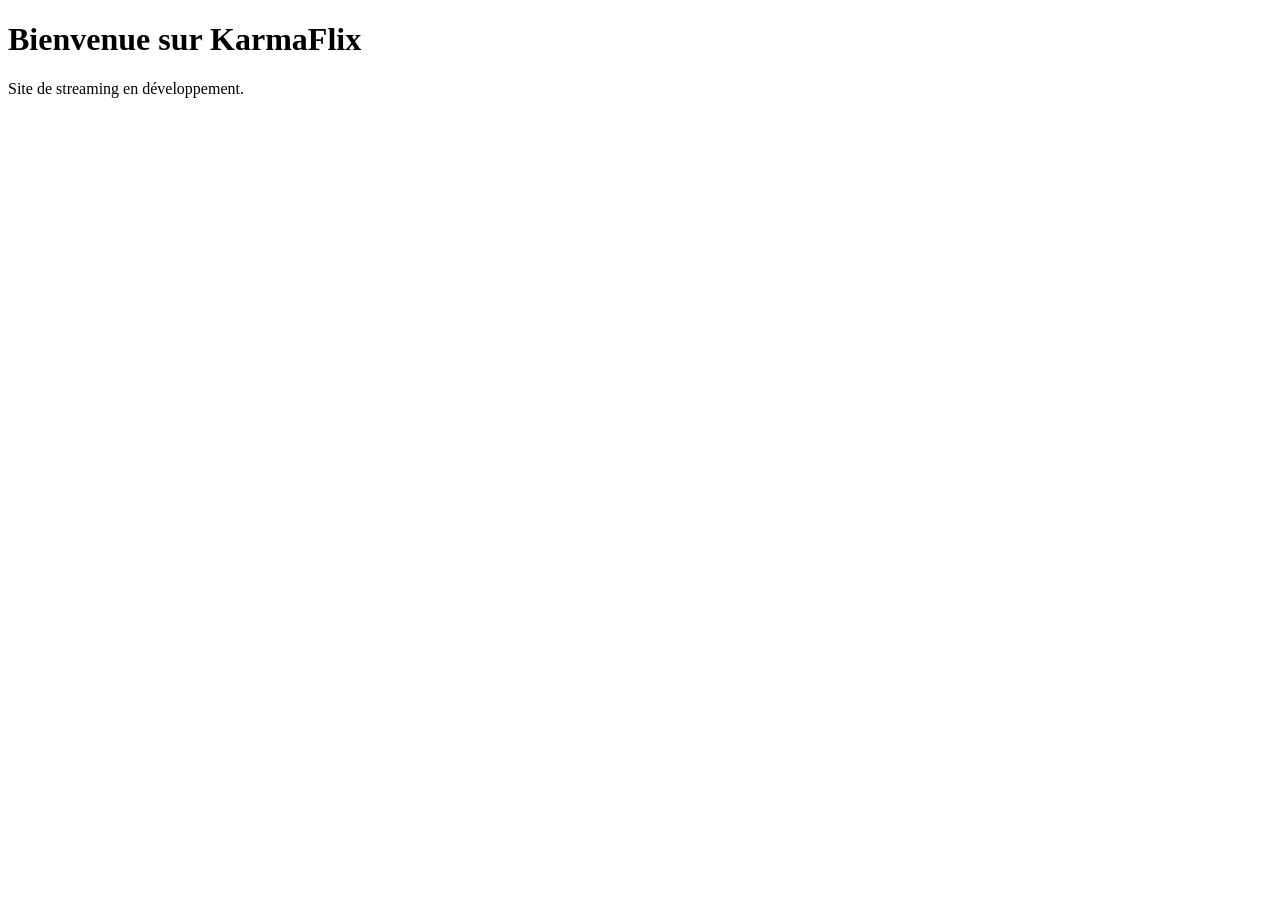
==== index.html @ 4bd6297c "Create index.html" ====
<!DOCTYPE html>
<html lang="fr">
<head>
  <meta charset="UTF-8">
  <title>KarmaFlix</title>
</head>
<body>
  <h1>Bienvenue sur KarmaFlix</h1>
  <p>Site de streaming en développement.</p>
</body>
</html>
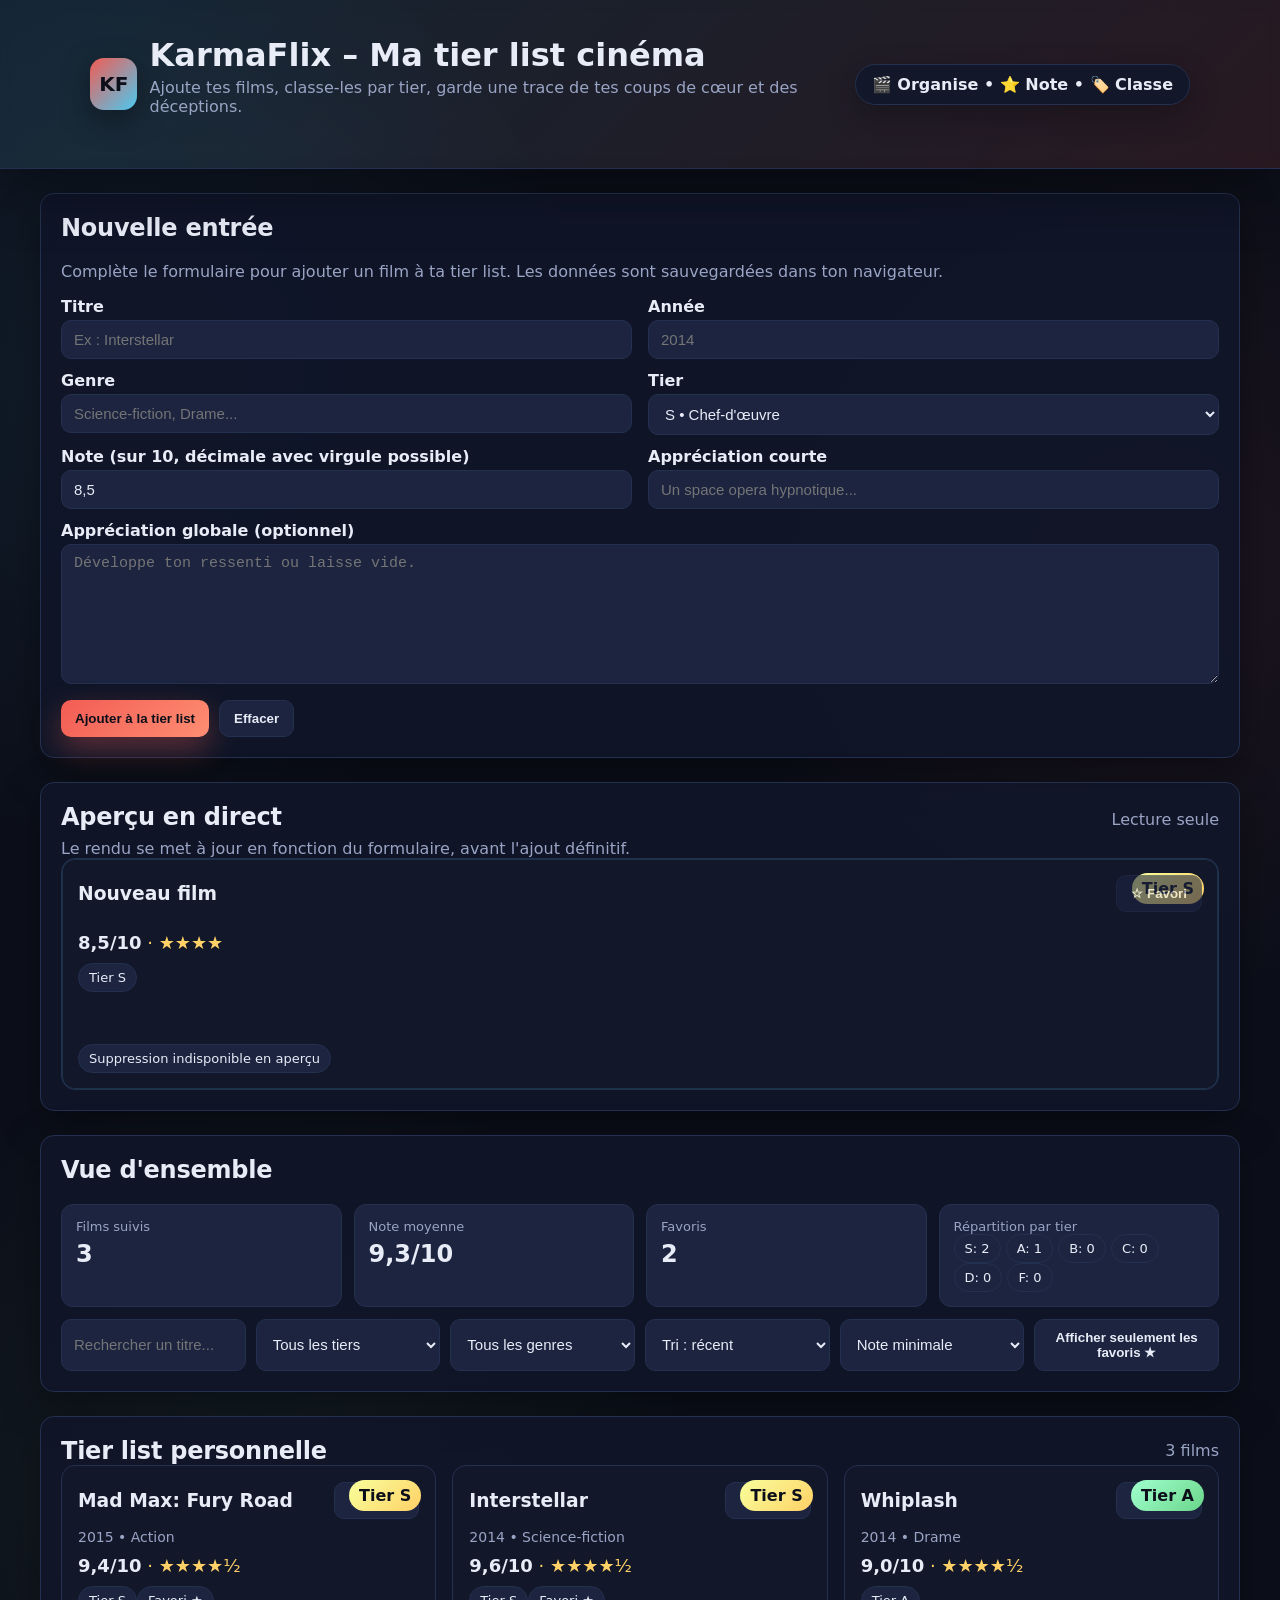
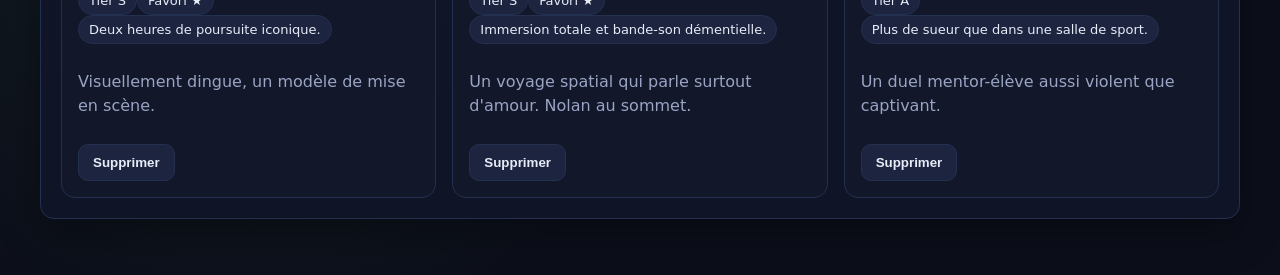
==== commit 6d51b2ed: "Add live preview for new movie entries" ====
--- a/index.html
+++ b/index.html
@@ -2,10 +2,644 @@
 <html lang="fr">
 <head>
   <meta charset="UTF-8">
-  <title>KarmaFlix</title>
+  <meta name="viewport" content="width=device-width, initial-scale=1.0">
+  <title>KarmaFlix • Tier list cinéma personnelle</title>
+  <style>
+    :root {
+      --bg: #0c0f1a;
+      --panel: #12172a;
+      --panel-light: #1c2440;
+      --accent: #f25c54;
+      --accent-2: #4cc9f0;
+      --text: #e8ecf7;
+      --muted: #9aa4c4;
+      --border: #24304f;
+      --success: #6ad68b;
+      --warning: #ffd166;
+      --danger: #ef476f;
+      --radius: 14px;
+      font-family: 'Inter', system-ui, -apple-system, BlinkMacSystemFont, 'Segoe UI', sans-serif;
+    }
+
+    * { box-sizing: border-box; }
+    body {
+      margin: 0;
+      background: radial-gradient(circle at 10% 20%, rgba(76,201,240,0.08) 0, transparent 25%),
+                  radial-gradient(circle at 90% 30%, rgba(242,92,84,0.08) 0, transparent 25%),
+                  radial-gradient(circle at 20% 80%, rgba(106,214,139,0.08) 0, transparent 25%),
+                  var(--bg);
+      color: var(--text);
+      min-height: 100vh;
+    }
+    header {
+      background: linear-gradient(135deg, rgba(76,201,240,0.12), rgba(242,92,84,0.12));
+      padding: 36px clamp(16px, 3vw, 48px);
+      border-bottom: 1px solid var(--border);
+      box-shadow: 0 18px 60px rgba(0,0,0,0.35);
+      position: sticky;
+      top: 0;
+      z-index: 10;
+      backdrop-filter: blur(6px);
+    }
+    .hero {
+      max-width: 1100px;
+      margin: 0 auto;
+      display: grid;
+      grid-template-columns: 1fr auto;
+      gap: 24px;
+      align-items: center;
+    }
+    .brand {
+      display: flex;
+      align-items: center;
+      gap: 12px;
+    }
+    .logo {
+      width: 52px;
+      height: 52px;
+      background: linear-gradient(135deg, var(--accent), var(--accent-2));
+      border-radius: 14px;
+      display: grid;
+      place-items: center;
+      font-weight: 800;
+      font-size: 20px;
+      color: #0c0f1a;
+      box-shadow: 0 10px 30px rgba(0,0,0,0.35);
+    }
+    h1 {
+      margin: 0;
+      font-size: clamp(24px, 4vw, 32px);
+    }
+    .tagline { color: var(--muted); margin-top: 4px; }
+    .pill {
+      display: inline-flex;
+      align-items: center;
+      gap: 6px;
+      padding: 10px 16px;
+      background: var(--panel);
+      border: 1px solid var(--border);
+      border-radius: 999px;
+      font-weight: 600;
+      color: var(--text);
+      box-shadow: 0 10px 30px rgba(0,0,0,0.25);
+    }
+
+    main { padding: 24px clamp(16px, 3vw, 48px) 56px; }
+    .layout { max-width: 1200px; margin: 0 auto; display: grid; gap: 24px; }
+
+    .panel {
+      background: rgba(16,22,41,0.9);
+      border: 1px solid var(--border);
+      border-radius: var(--radius);
+      padding: 20px;
+      box-shadow: 0 14px 40px rgba(0,0,0,0.35);
+    }
+    .panel h2 { margin-top: 0; letter-spacing: -0.01em; }
+    .muted { color: var(--muted); }
+
+    .grid-two { display: grid; grid-template-columns: repeat(auto-fit, minmax(260px, 1fr)); gap: 16px; }
+    .stats { display: grid; grid-template-columns: repeat(auto-fit, minmax(160px, 1fr)); gap: 12px; }
+    .stat {
+      background: var(--panel-light);
+      padding: 14px;
+      border-radius: 12px;
+      border: 1px solid var(--border);
+    }
+    .stat .label { color: var(--muted); font-size: 13px; }
+    .stat .value { font-size: 24px; font-weight: 700; margin-top: 6px; }
+
+    form {
+      display: grid;
+      gap: 12px;
+    }
+    label { font-weight: 600; display: block; margin-bottom: 4px; }
+    input, select, textarea {
+      width: 100%;
+      padding: 10px 12px;
+      border-radius: 10px;
+      border: 1px solid var(--border);
+      background: var(--panel-light);
+      color: var(--text);
+      font-size: 15px;
+    }
+    textarea { resize: vertical; min-height: 140px; }
+    .actions { display: flex; gap: 10px; flex-wrap: wrap; }
+    button {
+      border: none;
+      border-radius: 10px;
+      padding: 10px 14px;
+      font-weight: 700;
+      cursor: pointer;
+      color: #0c0f1a;
+      transition: transform 0.12s ease, box-shadow 0.2s ease;
+    }
+    button.primary {
+      background: linear-gradient(135deg, var(--accent), #ff8e72);
+      box-shadow: 0 12px 30px rgba(242,92,84,0.35);
+    }
+    button.secondary {
+      background: var(--panel-light);
+      color: var(--text);
+      border: 1px solid var(--border);
+    }
+    button:hover { transform: translateY(-1px); }
+
+    .movie-grid {
+      display: grid;
+      grid-template-columns: repeat(auto-fit, minmax(280px, 1fr));
+      gap: 16px;
+    }
+    .movie-card {
+      background: var(--panel);
+      border: 1px solid var(--border);
+      border-radius: var(--radius);
+      padding: 16px;
+      display: grid;
+      gap: 10px;
+      position: relative;
+      overflow: hidden;
+    }
+    .tier-badge {
+      position: absolute;
+      top: 14px;
+      right: 14px;
+      padding: 6px 10px;
+      border-radius: 999px;
+      font-weight: 800;
+      color: #0c0f1a;
+    }
+    .tier-S { background: linear-gradient(135deg, #f8ff9c, #ffd166); }
+    .tier-A { background: linear-gradient(135deg, #a1ffce, #6ad68b); }
+    .tier-B { background: linear-gradient(135deg, #98c1ff, #4cc9f0); }
+    .tier-C { background: linear-gradient(135deg, #ffc8dd, #ff92b2); }
+    .tier-D { background: linear-gradient(135deg, #ffd6a5, #ffad66); }
+    .tier-F { background: linear-gradient(135deg, #fcb9b2, #ef476f); }
+
+    .movie-meta { color: var(--muted); font-size: 14px; }
+    .stars { color: #ffd166; font-size: 18px; }
+    .stars .note-value { font-weight: 800; color: var(--text); }
+    .chip {
+      display: inline-flex;
+      align-items: center;
+      gap: 6px;
+      background: var(--panel-light);
+      border: 1px solid var(--border);
+      padding: 6px 10px;
+      border-radius: 999px;
+      font-size: 13px;
+      color: var(--text);
+    }
+    .note { color: var(--muted); line-height: 1.5; }
+    .card-actions { display: flex; gap: 8px; flex-wrap: wrap; }
+    .favorite { color: #ffb703; }
+    .empty { text-align: center; color: var(--muted); padding: 30px 0; }
+
+    .preview-wrapper {
+      display: grid;
+      grid-template-columns: repeat(auto-fit, minmax(280px, 1fr));
+      gap: 12px;
+      align-items: start;
+    }
+    .preview-wrapper .movie-card { box-shadow: inset 0 0 0 1px rgba(76,201,240,0.15); }
+    .preview-note { color: var(--muted); margin: 8px 0 0; }
+    .preview-muted-actions { opacity: 0.6; cursor: not-allowed; }
+
+    .filters { display: grid; grid-template-columns: repeat(auto-fit, minmax(160px, 1fr)); gap: 10px; }
+
+    @media (max-width: 760px) {
+      .hero { grid-template-columns: 1fr; }
+      .movie-card { padding: 14px; }
+      .tier-badge { top: 10px; right: 10px; }
+    }
+  </style>
 </head>
 <body>
-  <h1>Bienvenue sur KarmaFlix</h1>
-  <p>Site de streaming en développement.</p>
+  <header>
+    <div class="hero">
+      <div>
+        <div class="brand">
+          <div class="logo">KF</div>
+          <div>
+            <h1>KarmaFlix – Ma tier list cinéma</h1>
+            <p class="tagline">Ajoute tes films, classe-les par tier, garde une trace de tes coups de cœur et des déceptions.</p>
+          </div>
+        </div>
+      </div>
+      <div class="pill">🎬 Organise • ⭐ Note • 🏷️ Classe</div>
+    </div>
+  </header>
+
+  <main>
+    <div class="layout">
+      <section class="panel">
+        <h2>Nouvelle entrée</h2>
+        <p class="muted">Complète le formulaire pour ajouter un film à ta tier list. Les données sont sauvegardées dans ton navigateur.</p>
+        <form id="movie-form">
+          <div class="grid-two">
+            <div>
+              <label for="title">Titre</label>
+              <input id="title" name="title" required placeholder="Ex : Interstellar">
+            </div>
+            <div>
+              <label for="year">Année</label>
+              <input id="year" name="year" type="number" min="1900" max="2100" placeholder="2014">
+            </div>
+          </div>
+          <div class="grid-two">
+            <div>
+              <label for="genre">Genre</label>
+              <input id="genre" name="genre" placeholder="Science-fiction, Drame...">
+            </div>
+            <div>
+              <label for="tier">Tier</label>
+              <select id="tier" name="tier" required>
+                <option value="S">S • Chef-d'œuvre</option>
+                <option value="A">A • Excellent</option>
+                <option value="B">B • Solide</option>
+                <option value="C">C • Sympa</option>
+                <option value="D">D • Mitigé</option>
+                <option value="F">F • À oublier</option>
+              </select>
+            </div>
+          </div>
+          <div class="grid-two">
+            <div>
+              <label for="rating">Note (sur 10, décimale avec virgule possible)</label>
+              <input id="rating" name="rating" inputmode="decimal" pattern="[0-9]+([\.,][0-9]+)?" placeholder="Ex : 8,5" value="8,5">
+            </div>
+            <div>
+              <label for="feeling">Appréciation courte</label>
+              <input id="feeling" name="feeling" placeholder="Un space opera hypnotique...">
+            </div>
+          </div>
+          <div>
+            <label for="review">Appréciation globale (optionnel)</label>
+            <textarea id="review" name="review" placeholder="Développe ton ressenti ou laisse vide."></textarea>
+          </div>
+          <div class="actions">
+            <button type="submit" class="primary">Ajouter à la tier list</button>
+            <button type="reset" class="secondary">Effacer</button>
+          </div>
+        </form>
+      </section>
+
+      <section class="panel">
+        <div class="actions" style="justify-content: space-between; align-items: baseline;">
+          <div>
+            <h2 style="margin: 0;">Aperçu en direct</h2>
+            <p class="preview-note">Le rendu se met à jour en fonction du formulaire, avant l'ajout définitif.</p>
+          </div>
+          <span class="muted">Lecture seule</span>
+        </div>
+        <div class="preview-wrapper">
+          <div id="preview-card"></div>
+        </div>
+      </section>
+
+      <section class="panel">
+        <h2>Vue d'ensemble</h2>
+        <div class="stats" id="stats"></div>
+        <div class="filters" style="margin-top: 12px;">
+          <input id="search" placeholder="Rechercher un titre...">
+          <select id="filter-tier">
+            <option value="">Tous les tiers</option>
+            <option value="S">Tier S</option>
+            <option value="A">Tier A</option>
+            <option value="B">Tier B</option>
+            <option value="C">Tier C</option>
+            <option value="D">Tier D</option>
+            <option value="F">Tier F</option>
+          </select>
+          <select id="filter-genre">
+            <option value="">Tous les genres</option>
+          </select>
+          <select id="filter-sort">
+            <option value="recent">Tri : récent</option>
+            <option value="rating">Tri : meilleure note</option>
+            <option value="title">Tri : titre A→Z</option>
+            <option value="tier">Tri : tier</option>
+          </select>
+          <select id="filter-min-rating">
+            <option value="0">Note minimale</option>
+            <option value="5">5/10</option>
+            <option value="6">6/10</option>
+            <option value="7">7/10</option>
+            <option value="7.5">7,5/10</option>
+            <option value="8">8/10</option>
+            <option value="9">9/10</option>
+            <option value="9.5">9,5/10</option>
+            <option value="10">10/10</option>
+          </select>
+          <button id="toggle-fav" class="secondary" type="button">Afficher seulement les favoris ★</button>
+        </div>
+      </section>
+
+      <section class="panel">
+        <div class="actions" style="justify-content: space-between; align-items: center;">
+          <h2 style="margin: 0;">Tier list personnelle</h2>
+          <span class="muted" id="counter"></span>
+        </div>
+        <div id="movie-list" class="movie-grid"></div>
+        <div id="empty" class="empty" style="display:none;">Pas encore de film enregistré. Ajoute ton premier !</div>
+      </section>
+    </div>
+  </main>
+
+  <template id="movie-card-template">
+    <article class="movie-card">
+      <div class="tier-badge"></div>
+      <div class="actions" style="justify-content: space-between; align-items: center;">
+        <h3 class="title" style="margin: 0;"></h3>
+        <button class="secondary favorite-btn" type="button">★</button>
+      </div>
+      <div class="movie-meta"></div>
+      <div class="stars"></div>
+      <div class="chips"></div>
+      <p class="note"></p>
+      <div class="card-actions">
+        <button class="secondary delete-btn" type="button">Supprimer</button>
+      </div>
+    </article>
+  </template>
+
+  <script>
+    const form = document.querySelector('#movie-form');
+    const listEl = document.querySelector('#movie-list');
+    const emptyEl = document.querySelector('#empty');
+    const statsEl = document.querySelector('#stats');
+    const counterEl = document.querySelector('#counter');
+    const searchInput = document.querySelector('#search');
+    const filterTier = document.querySelector('#filter-tier');
+    const filterGenre = document.querySelector('#filter-genre');
+    const filterSort = document.querySelector('#filter-sort');
+    const filterMinRating = document.querySelector('#filter-min-rating');
+    const toggleFavBtn = document.querySelector('#toggle-fav');
+    const cardTemplate = document.querySelector('#movie-card-template');
+    const previewCardSlot = document.querySelector('#preview-card');
+
+    const STORAGE_KEY = 'karmaflix-movies-v1';
+
+    const tierOrder = ['S', 'A', 'B', 'C', 'D', 'F'];
+
+    const sampleMovies = [
+      {
+        title: 'Interstellar',
+        year: 2014,
+        genre: 'Science-fiction',
+        tier: 'S',
+        rating: 9.6,
+        feeling: 'Immersion totale et bande-son démentielle.',
+        review: 'Un voyage spatial qui parle surtout d\'amour. Nolan au sommet.',
+        favorite: true,
+      },
+      {
+        title: 'Whiplash',
+        year: 2014,
+        genre: 'Drame',
+        tier: 'A',
+        rating: 9.0,
+        feeling: 'Plus de sueur que dans une salle de sport.',
+        review: 'Un duel mentor-élève aussi violent que captivant.',
+        favorite: false,
+      },
+      {
+        title: 'Mad Max: Fury Road',
+        year: 2015,
+        genre: 'Action',
+        tier: 'S',
+        rating: 9.4,
+        feeling: 'Deux heures de poursuite iconique.',
+        review: 'Visuellement dingue, un modèle de mise en scène.',
+        favorite: true,
+      }
+    ];
+
+    function loadMovies() {
+      const stored = localStorage.getItem(STORAGE_KEY);
+      if (stored) return JSON.parse(stored);
+      return sampleMovies.map(m => ({ ...m, id: crypto.randomUUID(), createdAt: Date.now() - Math.random()*1e9 }));
+    }
+
+    let movies = loadMovies().map(m => ({ ...m, rating: parseRating(m.rating) }));
+    let onlyFavorites = false;
+
+    function saveMovies() {
+      localStorage.setItem(STORAGE_KEY, JSON.stringify(movies));
+    }
+
+    function parseRating(value) {
+      const normalized = String(value ?? '').replace(',', '.');
+      const num = parseFloat(normalized);
+      if (isNaN(num)) return 0;
+      return Math.min(10, Math.max(0, num));
+    }
+
+    function formatRating(value) {
+      return parseRating(value).toFixed(1).replace('.', ',');
+    }
+
+    function buildStars(value) {
+      const fiveScale = Math.max(0, Math.min(5, value / 2));
+      const full = '★'.repeat(Math.floor(fiveScale));
+      const half = fiveScale % 1 >= 0.5 ? '½' : '';
+      const empty = '☆'.repeat(5 - Math.ceil(fiveScale));
+      return `${full}${half}${empty}`;
+    }
+
+    function renderStats() {
+      if (!movies.length) {
+        statsEl.innerHTML = '<div class="muted">Aucune donnée pour le moment.</div>';
+        return;
+      }
+      const average = movies.reduce((sum, m) => sum + Number(m.rating || 0), 0) / movies.length;
+      const favorites = movies.filter(m => m.favorite).length;
+      const byTier = tierOrder.map(tier => ({ tier, count: movies.filter(m => m.tier === tier).length }));
+      statsEl.innerHTML = `
+        <div class="stat"><div class="label">Films suivis</div><div class="value">${movies.length}</div></div>
+        <div class="stat"><div class="label">Note moyenne</div><div class="value">${formatRating(average)}/10</div></div>
+        <div class="stat"><div class="label">Favoris</div><div class="value">${favorites}</div></div>
+        <div class="stat"><div class="label">Répartition par tier</div>
+          <div class="chips">${byTier.map(t => `<span class="chip">${t.tier}: ${t.count}</span>`).join(' ')}</div>
+        </div>
+      `;
+    }
+
+    function populateGenres() {
+      const genres = Array.from(new Set(movies.map(m => m.genre).filter(Boolean))).sort();
+      filterGenre.innerHTML = '<option value="">Tous les genres</option>' + genres.map(g => `<option value="${g}">${g}</option>`).join('');
+    }
+
+    function applyFilters() {
+      const search = searchInput.value.toLowerCase();
+      const tier = filterTier.value;
+      const genre = filterGenre.value;
+      const minRating = Number(filterMinRating.value || 0);
+
+      let filtered = movies.filter(m => {
+        const matchesSearch = m.title.toLowerCase().includes(search);
+        const matchesTier = tier ? m.tier === tier : true;
+        const matchesGenre = genre ? m.genre === genre : true;
+        const matchesRating = parseRating(m.rating) >= minRating;
+        const matchesFav = onlyFavorites ? m.favorite : true;
+        return matchesSearch && matchesTier && matchesGenre && matchesRating && matchesFav;
+      });
+
+      switch (filterSort.value) {
+        case 'rating':
+          filtered.sort((a, b) => b.rating - a.rating);
+          break;
+        case 'title':
+          filtered.sort((a, b) => a.title.localeCompare(b.title));
+          break;
+        case 'tier':
+          filtered.sort((a, b) => tierOrder.indexOf(a.tier) - tierOrder.indexOf(b.tier));
+          break;
+        default: // recent
+          filtered.sort((a, b) => (b.createdAt || 0) - (a.createdAt || 0));
+      }
+
+      renderList(filtered);
+    }
+
+    function buildCard(movie, { interactive = true } = {}) {
+      const node = cardTemplate.content.cloneNode(true);
+      const card = node.querySelector('.movie-card');
+      card.dataset.id = movie.id || 'preview';
+      card.querySelector('.tier-badge').textContent = `Tier ${movie.tier}`;
+      card.querySelector('.tier-badge').classList.add(`tier-${movie.tier}`);
+      card.querySelector('.title').textContent = movie.title;
+      const meta = [];
+      if (movie.year) meta.push(movie.year);
+      if (movie.genre) meta.push(movie.genre);
+      card.querySelector('.movie-meta').textContent = meta.join(' • ');
+      const numericRating = parseRating(movie.rating);
+      card.querySelector('.stars').innerHTML = `<span class="note-value">${formatRating(numericRating)}/10</span> · ${buildStars(numericRating)}`;
+
+      const chipsEl = card.querySelector('.chips');
+      chipsEl.innerHTML = '';
+      chipsEl.appendChild(createChip('Tier ' + movie.tier));
+      if (movie.favorite) chipsEl.appendChild(createChip('Favori ★'));
+      if (movie.feeling) chipsEl.appendChild(createChip(movie.feeling));
+
+      card.querySelector('.note').textContent = movie.review || '';
+
+      const favBtn = card.querySelector('.favorite-btn');
+      favBtn.classList.toggle('favorite', movie.favorite);
+      favBtn.textContent = movie.favorite ? '★ Favori' : '☆ Favori';
+
+      const deleteBtn = card.querySelector('.delete-btn');
+
+      if (!interactive) {
+        favBtn.disabled = true;
+        favBtn.classList.add('preview-muted-actions');
+        deleteBtn.replaceWith(createChip('Suppression indisponible en aperçu'));
+      } else {
+        favBtn.addEventListener('click', () => toggleFavorite(movie.id));
+        deleteBtn.addEventListener('click', () => deleteMovie(movie.id));
+      }
+
+      return card;
+    }
+
+    function renderList(items) {
+      listEl.innerHTML = '';
+      counterEl.textContent = `${items.length} film${items.length > 1 ? 's' : ''}`;
+      emptyEl.style.display = items.length ? 'none' : 'block';
+      items.forEach(movie => {
+        const card = buildCard(movie, { interactive: true });
+        listEl.appendChild(card);
+      });
+    }
+
+    function createChip(text) {
+      const span = document.createElement('span');
+      span.className = 'chip';
+      span.textContent = text;
+      return span;
+    }
+
+    function deleteMovie(id) {
+      movies = movies.filter(m => m.id !== id);
+      saveMovies();
+      populateGenres();
+      renderStats();
+      applyFilters();
+    }
+
+    function toggleFavorite(id) {
+      movies = movies.map(m => m.id === id ? { ...m, favorite: !m.favorite } : m);
+      saveMovies();
+      renderStats();
+      applyFilters();
+    }
+
+    function updatePreview() {
+      const data = new FormData(form);
+      const preview = {
+        title: (data.get('title') || 'Nouveau film').trim(),
+        year: Number(data.get('year')) || '',
+        genre: (data.get('genre') || '').trim(),
+        tier: data.get('tier') || 'S',
+        rating: parseRating(data.get('rating') || '0'),
+        feeling: (data.get('feeling') || '').trim(),
+        review: (data.get('review') || '').trim(),
+        favorite: false,
+      };
+
+      previewCardSlot.innerHTML = '';
+      const previewCard = buildCard(preview, { interactive: false });
+      previewCardSlot.appendChild(previewCard);
+    }
+
+    form.addEventListener('submit', (event) => {
+      event.preventDefault();
+      const data = new FormData(form);
+      const entry = {
+        id: crypto.randomUUID(),
+        title: (data.get('title') || '').trim(),
+        year: Number(data.get('year')) || '',
+        genre: (data.get('genre') || '').trim(),
+        tier: data.get('tier') || 'B',
+        rating: parseRating(data.get('rating')),
+        feeling: (data.get('feeling') || '').trim(),
+        review: (data.get('review') || '').trim(),
+        favorite: false,
+        createdAt: Date.now(),
+      };
+
+      if (!entry.title) return alert('Ajoute au moins un titre.');
+      movies = [entry, ...movies];
+      saveMovies();
+      form.reset();
+      form.querySelector('#tier').value = 'S';
+      form.querySelector('#rating').value = '8,5';
+      renderStats();
+      populateGenres();
+      applyFilters();
+      updatePreview();
+    });
+
+    [searchInput, filterTier, filterGenre, filterSort, filterMinRating].forEach(el => {
+      el.addEventListener('input', applyFilters);
+      el.addEventListener('change', applyFilters);
+    });
+
+    toggleFavBtn.addEventListener('click', () => {
+      onlyFavorites = !onlyFavorites;
+      toggleFavBtn.classList.toggle('primary', onlyFavorites);
+      toggleFavBtn.textContent = onlyFavorites ? 'On affiche les favoris ★' : 'Afficher seulement les favoris ★';
+      applyFilters();
+    });
+
+    form.addEventListener('input', updatePreview);
+    form.addEventListener('change', updatePreview);
+    form.addEventListener('reset', () => setTimeout(updatePreview));
+
+    // Initial render
+    renderStats();
+    populateGenres();
+    applyFilters();
+    updatePreview();
+  </script>
 </body>
 </html>
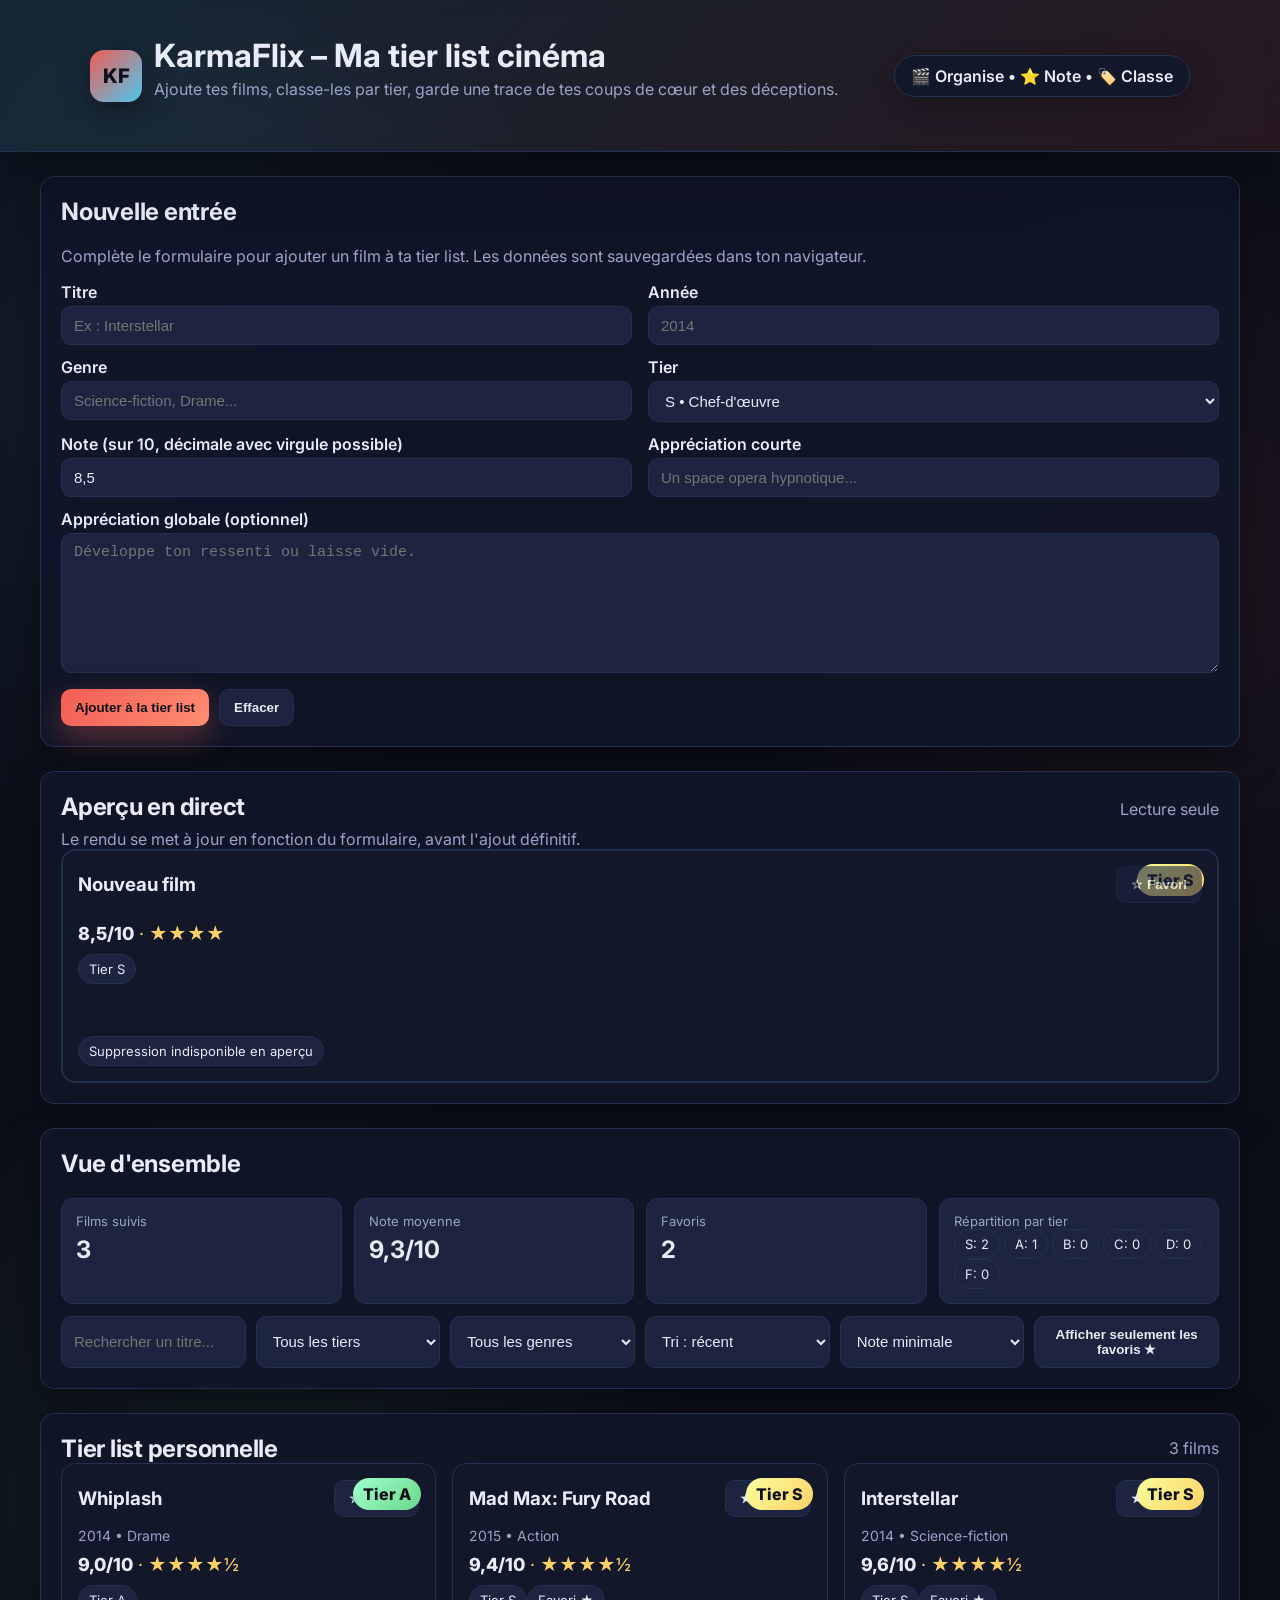
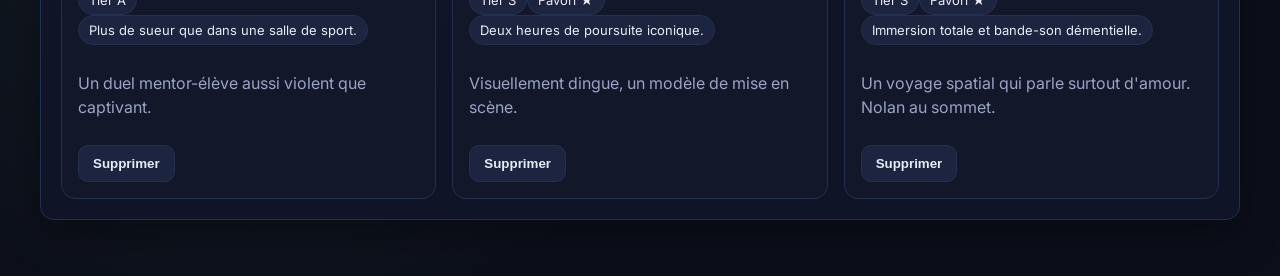
==== commit cb993493: "Add font import and clarify offline usage" ====
--- a/index.html
+++ b/index.html
@@ -5,6 +5,8 @@
   <meta name="viewport" content="width=device-width, initial-scale=1.0">
   <title>KarmaFlix • Tier list cinéma personnelle</title>
   <style>
+    @import url('https://fonts.googleapis.com/css2?family=Inter:wght@400;600;700;800&display=swap');
+
     :root {
       --bg: #0c0f1a;
       --panel: #12172a;
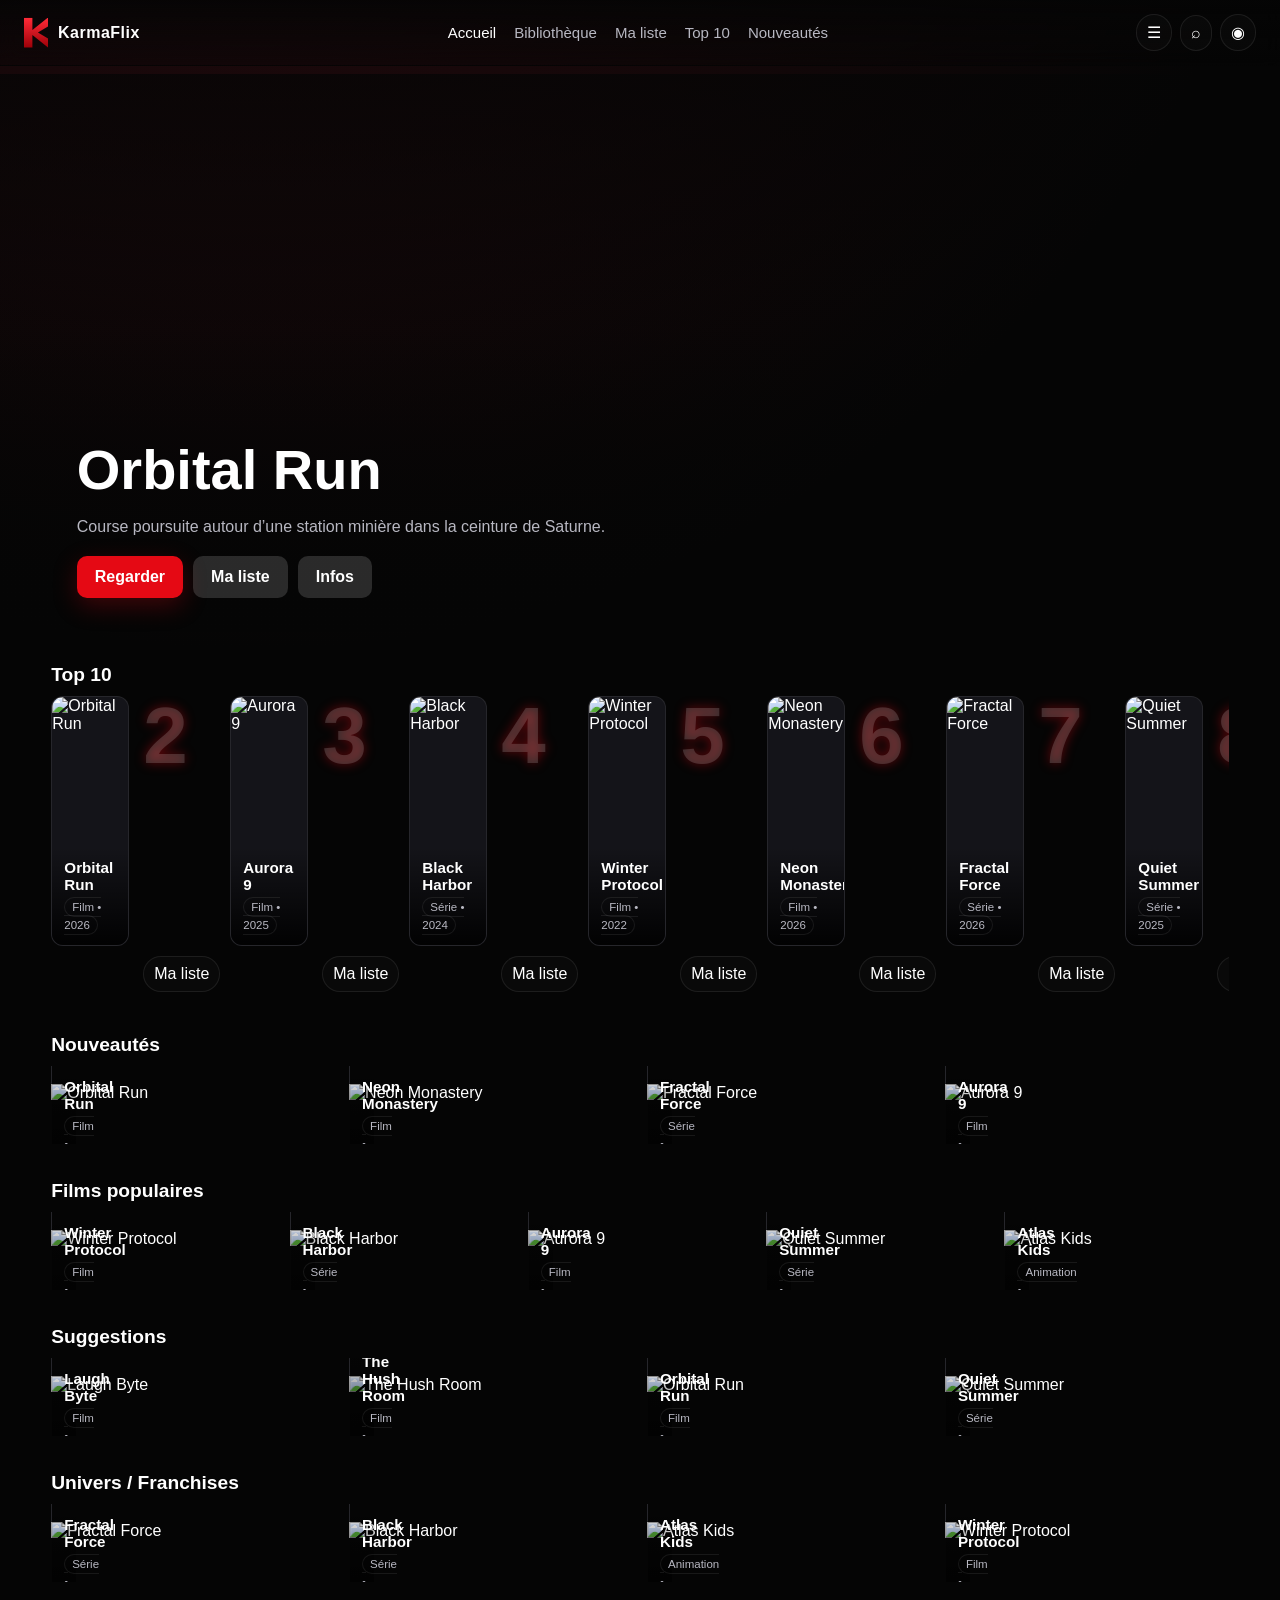
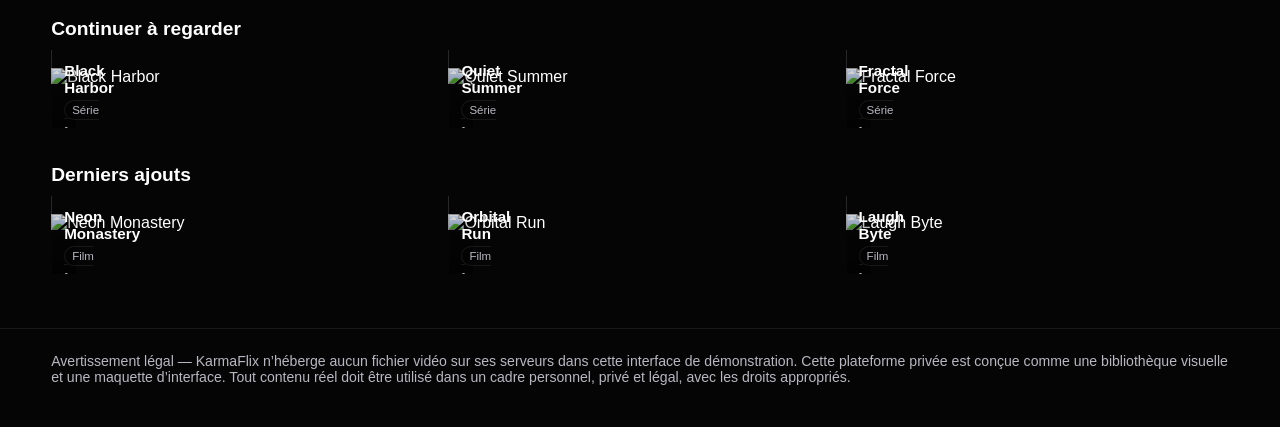
==== commit a5750cb3: "Create complete KarmaFlix premium static front-end" ====
--- a/index.html
+++ b/index.html
@@ -1,647 +1,37 @@
-<!DOCTYPE html>
+<!doctype html>
 <html lang="fr">
 <head>
-  <meta charset="UTF-8">
-  <meta name="viewport" content="width=device-width, initial-scale=1.0">
-  <title>KarmaFlix • Tier list cinéma personnelle</title>
-  <style>
-    @import url('https://fonts.googleapis.com/css2?family=Inter:wght@400;600;700;800&display=swap');
-
-    :root {
-      --bg: #0c0f1a;
-      --panel: #12172a;
-      --panel-light: #1c2440;
-      --accent: #f25c54;
-      --accent-2: #4cc9f0;
-      --text: #e8ecf7;
-      --muted: #9aa4c4;
-      --border: #24304f;
-      --success: #6ad68b;
-      --warning: #ffd166;
-      --danger: #ef476f;
-      --radius: 14px;
-      font-family: 'Inter', system-ui, -apple-system, BlinkMacSystemFont, 'Segoe UI', sans-serif;
-    }
-
-    * { box-sizing: border-box; }
-    body {
-      margin: 0;
-      background: radial-gradient(circle at 10% 20%, rgba(76,201,240,0.08) 0, transparent 25%),
-                  radial-gradient(circle at 90% 30%, rgba(242,92,84,0.08) 0, transparent 25%),
-                  radial-gradient(circle at 20% 80%, rgba(106,214,139,0.08) 0, transparent 25%),
-                  var(--bg);
-      color: var(--text);
-      min-height: 100vh;
-    }
-    header {
-      background: linear-gradient(135deg, rgba(76,201,240,0.12), rgba(242,92,84,0.12));
-      padding: 36px clamp(16px, 3vw, 48px);
-      border-bottom: 1px solid var(--border);
-      box-shadow: 0 18px 60px rgba(0,0,0,0.35);
-      position: sticky;
-      top: 0;
-      z-index: 10;
-      backdrop-filter: blur(6px);
-    }
-    .hero {
-      max-width: 1100px;
-      margin: 0 auto;
-      display: grid;
-      grid-template-columns: 1fr auto;
-      gap: 24px;
-      align-items: center;
-    }
-    .brand {
-      display: flex;
-      align-items: center;
-      gap: 12px;
-    }
-    .logo {
-      width: 52px;
-      height: 52px;
-      background: linear-gradient(135deg, var(--accent), var(--accent-2));
-      border-radius: 14px;
-      display: grid;
-      place-items: center;
-      font-weight: 800;
-      font-size: 20px;
-      color: #0c0f1a;
-      box-shadow: 0 10px 30px rgba(0,0,0,0.35);
-    }
-    h1 {
-      margin: 0;
-      font-size: clamp(24px, 4vw, 32px);
-    }
-    .tagline { color: var(--muted); margin-top: 4px; }
-    .pill {
-      display: inline-flex;
-      align-items: center;
-      gap: 6px;
-      padding: 10px 16px;
-      background: var(--panel);
-      border: 1px solid var(--border);
-      border-radius: 999px;
-      font-weight: 600;
-      color: var(--text);
-      box-shadow: 0 10px 30px rgba(0,0,0,0.25);
-    }
-
-    main { padding: 24px clamp(16px, 3vw, 48px) 56px; }
-    .layout { max-width: 1200px; margin: 0 auto; display: grid; gap: 24px; }
-
-    .panel {
-      background: rgba(16,22,41,0.9);
-      border: 1px solid var(--border);
-      border-radius: var(--radius);
-      padding: 20px;
-      box-shadow: 0 14px 40px rgba(0,0,0,0.35);
-    }
-    .panel h2 { margin-top: 0; letter-spacing: -0.01em; }
-    .muted { color: var(--muted); }
-
-    .grid-two { display: grid; grid-template-columns: repeat(auto-fit, minmax(260px, 1fr)); gap: 16px; }
-    .stats { display: grid; grid-template-columns: repeat(auto-fit, minmax(160px, 1fr)); gap: 12px; }
-    .stat {
-      background: var(--panel-light);
-      padding: 14px;
-      border-radius: 12px;
-      border: 1px solid var(--border);
-    }
-    .stat .label { color: var(--muted); font-size: 13px; }
-    .stat .value { font-size: 24px; font-weight: 700; margin-top: 6px; }
-
-    form {
-      display: grid;
-      gap: 12px;
-    }
-    label { font-weight: 600; display: block; margin-bottom: 4px; }
-    input, select, textarea {
-      width: 100%;
-      padding: 10px 12px;
-      border-radius: 10px;
-      border: 1px solid var(--border);
-      background: var(--panel-light);
-      color: var(--text);
-      font-size: 15px;
-    }
-    textarea { resize: vertical; min-height: 140px; }
-    .actions { display: flex; gap: 10px; flex-wrap: wrap; }
-    button {
-      border: none;
-      border-radius: 10px;
-      padding: 10px 14px;
-      font-weight: 700;
-      cursor: pointer;
-      color: #0c0f1a;
-      transition: transform 0.12s ease, box-shadow 0.2s ease;
-    }
-    button.primary {
-      background: linear-gradient(135deg, var(--accent), #ff8e72);
-      box-shadow: 0 12px 30px rgba(242,92,84,0.35);
-    }
-    button.secondary {
-      background: var(--panel-light);
-      color: var(--text);
-      border: 1px solid var(--border);
-    }
-    button:hover { transform: translateY(-1px); }
-
-    .movie-grid {
-      display: grid;
-      grid-template-columns: repeat(auto-fit, minmax(280px, 1fr));
-      gap: 16px;
-    }
-    .movie-card {
-      background: var(--panel);
-      border: 1px solid var(--border);
-      border-radius: var(--radius);
-      padding: 16px;
-      display: grid;
-      gap: 10px;
-      position: relative;
-      overflow: hidden;
-    }
-    .tier-badge {
-      position: absolute;
-      top: 14px;
-      right: 14px;
-      padding: 6px 10px;
-      border-radius: 999px;
-      font-weight: 800;
-      color: #0c0f1a;
-    }
-    .tier-S { background: linear-gradient(135deg, #f8ff9c, #ffd166); }
-    .tier-A { background: linear-gradient(135deg, #a1ffce, #6ad68b); }
-    .tier-B { background: linear-gradient(135deg, #98c1ff, #4cc9f0); }
-    .tier-C { background: linear-gradient(135deg, #ffc8dd, #ff92b2); }
-    .tier-D { background: linear-gradient(135deg, #ffd6a5, #ffad66); }
-    .tier-F { background: linear-gradient(135deg, #fcb9b2, #ef476f); }
-
-    .movie-meta { color: var(--muted); font-size: 14px; }
-    .stars { color: #ffd166; font-size: 18px; }
-    .stars .note-value { font-weight: 800; color: var(--text); }
-    .chip {
-      display: inline-flex;
-      align-items: center;
-      gap: 6px;
-      background: var(--panel-light);
-      border: 1px solid var(--border);
-      padding: 6px 10px;
-      border-radius: 999px;
-      font-size: 13px;
-      color: var(--text);
-    }
-    .note { color: var(--muted); line-height: 1.5; }
-    .card-actions { display: flex; gap: 8px; flex-wrap: wrap; }
-    .favorite { color: #ffb703; }
-    .empty { text-align: center; color: var(--muted); padding: 30px 0; }
-
-    .preview-wrapper {
-      display: grid;
-      grid-template-columns: repeat(auto-fit, minmax(280px, 1fr));
-      gap: 12px;
-      align-items: start;
-    }
-    .preview-wrapper .movie-card { box-shadow: inset 0 0 0 1px rgba(76,201,240,0.15); }
-    .preview-note { color: var(--muted); margin: 8px 0 0; }
-    .preview-muted-actions { opacity: 0.6; cursor: not-allowed; }
-
-    .filters { display: grid; grid-template-columns: repeat(auto-fit, minmax(160px, 1fr)); gap: 10px; }
-
-    @media (max-width: 760px) {
-      .hero { grid-template-columns: 1fr; }
-      .movie-card { padding: 14px; }
-      .tier-badge { top: 10px; right: 10px; }
-    }
-  </style>
+  <meta charset="UTF-8" />
+  <meta name="viewport" content="width=device-width, initial-scale=1.0" />
+  <title>KarmaFlix • Accueil</title>
+  <link rel="stylesheet" href="css/style.css" />
 </head>
-<body>
-  <header>
-    <div class="hero">
-      <div>
-        <div class="brand">
-          <div class="logo">KF</div>
-          <div>
-            <h1>KarmaFlix – Ma tier list cinéma</h1>
-            <p class="tagline">Ajoute tes films, classe-les par tier, garde une trace de tes coups de cœur et des déceptions.</p>
-          </div>
+<body data-page="home">
+  <div data-kf-header></div>
+  <main class="main-shell">
+    <section class="hero" id="hero">
+      <div class="hero-content reveal visible">
+        <h1></h1>
+        <p></p>
+        <div class="btn-row">
+          <a class="btn btn-primary" data-hero-link href="#">Regarder</a>
+          <a class="btn btn-secondary" href="my-list.html">Ma liste</a>
+          <a class="btn btn-secondary" href="details.html">Infos</a>
         </div>
       </div>
-      <div class="pill">🎬 Organise • ⭐ Note • 🏷️ Classe</div>
-    </div>
-  </header>
+    </section>
 
-  <main>
-    <div class="layout">
-      <section class="panel">
-        <h2>Nouvelle entrée</h2>
-        <p class="muted">Complète le formulaire pour ajouter un film à ta tier list. Les données sont sauvegardées dans ton navigateur.</p>
-        <form id="movie-form">
-          <div class="grid-two">
-            <div>
-              <label for="title">Titre</label>
-              <input id="title" name="title" required placeholder="Ex : Interstellar">
-            </div>
-            <div>
-              <label for="year">Année</label>
-              <input id="year" name="year" type="number" min="1900" max="2100" placeholder="2014">
-            </div>
-          </div>
-          <div class="grid-two">
-            <div>
-              <label for="genre">Genre</label>
-              <input id="genre" name="genre" placeholder="Science-fiction, Drame...">
-            </div>
-            <div>
-              <label for="tier">Tier</label>
-              <select id="tier" name="tier" required>
-                <option value="S">S • Chef-d'œuvre</option>
-                <option value="A">A • Excellent</option>
-                <option value="B">B • Solide</option>
-                <option value="C">C • Sympa</option>
-                <option value="D">D • Mitigé</option>
-                <option value="F">F • À oublier</option>
-              </select>
-            </div>
-          </div>
-          <div class="grid-two">
-            <div>
-              <label for="rating">Note (sur 10, décimale avec virgule possible)</label>
-              <input id="rating" name="rating" inputmode="decimal" pattern="[0-9]+([\.,][0-9]+)?" placeholder="Ex : 8,5" value="8,5">
-            </div>
-            <div>
-              <label for="feeling">Appréciation courte</label>
-              <input id="feeling" name="feeling" placeholder="Un space opera hypnotique...">
-            </div>
-          </div>
-          <div>
-            <label for="review">Appréciation globale (optionnel)</label>
-            <textarea id="review" name="review" placeholder="Développe ton ressenti ou laisse vide."></textarea>
-          </div>
-          <div class="actions">
-            <button type="submit" class="primary">Ajouter à la tier list</button>
-            <button type="reset" class="secondary">Effacer</button>
-          </div>
-        </form>
-      </section>
-
-      <section class="panel">
-        <div class="actions" style="justify-content: space-between; align-items: baseline;">
-          <div>
-            <h2 style="margin: 0;">Aperçu en direct</h2>
-            <p class="preview-note">Le rendu se met à jour en fonction du formulaire, avant l'ajout définitif.</p>
-          </div>
-          <span class="muted">Lecture seule</span>
-        </div>
-        <div class="preview-wrapper">
-          <div id="preview-card"></div>
-        </div>
-      </section>
-
-      <section class="panel">
-        <h2>Vue d'ensemble</h2>
-        <div class="stats" id="stats"></div>
-        <div class="filters" style="margin-top: 12px;">
-          <input id="search" placeholder="Rechercher un titre...">
-          <select id="filter-tier">
-            <option value="">Tous les tiers</option>
-            <option value="S">Tier S</option>
-            <option value="A">Tier A</option>
-            <option value="B">Tier B</option>
-            <option value="C">Tier C</option>
-            <option value="D">Tier D</option>
-            <option value="F">Tier F</option>
-          </select>
-          <select id="filter-genre">
-            <option value="">Tous les genres</option>
-          </select>
-          <select id="filter-sort">
-            <option value="recent">Tri : récent</option>
-            <option value="rating">Tri : meilleure note</option>
-            <option value="title">Tri : titre A→Z</option>
-            <option value="tier">Tri : tier</option>
-          </select>
-          <select id="filter-min-rating">
-            <option value="0">Note minimale</option>
-            <option value="5">5/10</option>
-            <option value="6">6/10</option>
-            <option value="7">7/10</option>
-            <option value="7.5">7,5/10</option>
-            <option value="8">8/10</option>
-            <option value="9">9/10</option>
-            <option value="9.5">9,5/10</option>
-            <option value="10">10/10</option>
-          </select>
-          <button id="toggle-fav" class="secondary" type="button">Afficher seulement les favoris ★</button>
-        </div>
-      </section>
-
-      <section class="panel">
-        <div class="actions" style="justify-content: space-between; align-items: center;">
-          <h2 style="margin: 0;">Tier list personnelle</h2>
-          <span class="muted" id="counter"></span>
-        </div>
-        <div id="movie-list" class="movie-grid"></div>
-        <div id="empty" class="empty" style="display:none;">Pas encore de film enregistré. Ajoute ton premier !</div>
-      </section>
-    </div>
+    <section class="section-wrap reveal"><div class="section-head"><h2>Top 10</h2></div><div class="row-scroll" id="top10Row"></div></section>
+    <section class="section-wrap reveal"><div class="section-head"><h2>Nouveautés</h2></div><div class="row-scroll" id="newRow"></div></section>
+    <section class="section-wrap reveal"><div class="section-head"><h2>Films populaires</h2></div><div class="row-scroll" id="popularRow"></div></section>
+    <section class="section-wrap reveal"><div class="section-head"><h2>Suggestions</h2></div><div class="row-scroll" id="suggestRow"></div></section>
+    <section class="section-wrap reveal"><div class="section-head"><h2>Univers / Franchises</h2></div><div class="row-scroll" id="franchiseRow"></div></section>
+    <section class="section-wrap reveal"><div class="section-head"><h2>Continuer à regarder</h2></div><div class="row-scroll" id="continueRow"></div></section>
+    <section class="section-wrap reveal"><div class="section-head"><h2>Derniers ajouts</h2></div><div class="row-scroll" id="lastRow"></div></section>
   </main>
-
-  <template id="movie-card-template">
-    <article class="movie-card">
-      <div class="tier-badge"></div>
-      <div class="actions" style="justify-content: space-between; align-items: center;">
-        <h3 class="title" style="margin: 0;"></h3>
-        <button class="secondary favorite-btn" type="button">★</button>
-      </div>
-      <div class="movie-meta"></div>
-      <div class="stars"></div>
-      <div class="chips"></div>
-      <p class="note"></p>
-      <div class="card-actions">
-        <button class="secondary delete-btn" type="button">Supprimer</button>
-      </div>
-    </article>
-  </template>
-
-  <script>
-    const form = document.querySelector('#movie-form');
-    const listEl = document.querySelector('#movie-list');
-    const emptyEl = document.querySelector('#empty');
-    const statsEl = document.querySelector('#stats');
-    const counterEl = document.querySelector('#counter');
-    const searchInput = document.querySelector('#search');
-    const filterTier = document.querySelector('#filter-tier');
-    const filterGenre = document.querySelector('#filter-genre');
-    const filterSort = document.querySelector('#filter-sort');
-    const filterMinRating = document.querySelector('#filter-min-rating');
-    const toggleFavBtn = document.querySelector('#toggle-fav');
-    const cardTemplate = document.querySelector('#movie-card-template');
-    const previewCardSlot = document.querySelector('#preview-card');
-
-    const STORAGE_KEY = 'karmaflix-movies-v1';
-
-    const tierOrder = ['S', 'A', 'B', 'C', 'D', 'F'];
-
-    const sampleMovies = [
-      {
-        title: 'Interstellar',
-        year: 2014,
-        genre: 'Science-fiction',
-        tier: 'S',
-        rating: 9.6,
-        feeling: 'Immersion totale et bande-son démentielle.',
-        review: 'Un voyage spatial qui parle surtout d\'amour. Nolan au sommet.',
-        favorite: true,
-      },
-      {
-        title: 'Whiplash',
-        year: 2014,
-        genre: 'Drame',
-        tier: 'A',
-        rating: 9.0,
-        feeling: 'Plus de sueur que dans une salle de sport.',
-        review: 'Un duel mentor-élève aussi violent que captivant.',
-        favorite: false,
-      },
-      {
-        title: 'Mad Max: Fury Road',
-        year: 2015,
-        genre: 'Action',
-        tier: 'S',
-        rating: 9.4,
-        feeling: 'Deux heures de poursuite iconique.',
-        review: 'Visuellement dingue, un modèle de mise en scène.',
-        favorite: true,
-      }
-    ];
-
-    function loadMovies() {
-      const stored = localStorage.getItem(STORAGE_KEY);
-      if (stored) return JSON.parse(stored);
-      return sampleMovies.map(m => ({ ...m, id: crypto.randomUUID(), createdAt: Date.now() - Math.random()*1e9 }));
-    }
-
-    let movies = loadMovies().map(m => ({ ...m, rating: parseRating(m.rating) }));
-    let onlyFavorites = false;
-
-    function saveMovies() {
-      localStorage.setItem(STORAGE_KEY, JSON.stringify(movies));
-    }
-
-    function parseRating(value) {
-      const normalized = String(value ?? '').replace(',', '.');
-      const num = parseFloat(normalized);
-      if (isNaN(num)) return 0;
-      return Math.min(10, Math.max(0, num));
-    }
-
-    function formatRating(value) {
-      return parseRating(value).toFixed(1).replace('.', ',');
-    }
-
-    function buildStars(value) {
-      const fiveScale = Math.max(0, Math.min(5, value / 2));
-      const full = '★'.repeat(Math.floor(fiveScale));
-      const half = fiveScale % 1 >= 0.5 ? '½' : '';
-      const empty = '☆'.repeat(5 - Math.ceil(fiveScale));
-      return `${full}${half}${empty}`;
-    }
-
-    function renderStats() {
-      if (!movies.length) {
-        statsEl.innerHTML = '<div class="muted">Aucune donnée pour le moment.</div>';
-        return;
-      }
-      const average = movies.reduce((sum, m) => sum + Number(m.rating || 0), 0) / movies.length;
-      const favorites = movies.filter(m => m.favorite).length;
-      const byTier = tierOrder.map(tier => ({ tier, count: movies.filter(m => m.tier === tier).length }));
-      statsEl.innerHTML = `
-        <div class="stat"><div class="label">Films suivis</div><div class="value">${movies.length}</div></div>
-        <div class="stat"><div class="label">Note moyenne</div><div class="value">${formatRating(average)}/10</div></div>
-        <div class="stat"><div class="label">Favoris</div><div class="value">${favorites}</div></div>
-        <div class="stat"><div class="label">Répartition par tier</div>
-          <div class="chips">${byTier.map(t => `<span class="chip">${t.tier}: ${t.count}</span>`).join(' ')}</div>
-        </div>
-      `;
-    }
-
-    function populateGenres() {
-      const genres = Array.from(new Set(movies.map(m => m.genre).filter(Boolean))).sort();
-      filterGenre.innerHTML = '<option value="">Tous les genres</option>' + genres.map(g => `<option value="${g}">${g}</option>`).join('');
-    }
-
-    function applyFilters() {
-      const search = searchInput.value.toLowerCase();
-      const tier = filterTier.value;
-      const genre = filterGenre.value;
-      const minRating = Number(filterMinRating.value || 0);
-
-      let filtered = movies.filter(m => {
-        const matchesSearch = m.title.toLowerCase().includes(search);
-        const matchesTier = tier ? m.tier === tier : true;
-        const matchesGenre = genre ? m.genre === genre : true;
-        const matchesRating = parseRating(m.rating) >= minRating;
-        const matchesFav = onlyFavorites ? m.favorite : true;
-        return matchesSearch && matchesTier && matchesGenre && matchesRating && matchesFav;
-      });
-
-      switch (filterSort.value) {
-        case 'rating':
-          filtered.sort((a, b) => b.rating - a.rating);
-          break;
-        case 'title':
-          filtered.sort((a, b) => a.title.localeCompare(b.title));
-          break;
-        case 'tier':
-          filtered.sort((a, b) => tierOrder.indexOf(a.tier) - tierOrder.indexOf(b.tier));
-          break;
-        default: // recent
-          filtered.sort((a, b) => (b.createdAt || 0) - (a.createdAt || 0));
-      }
-
-      renderList(filtered);
-    }
-
-    function buildCard(movie, { interactive = true } = {}) {
-      const node = cardTemplate.content.cloneNode(true);
-      const card = node.querySelector('.movie-card');
-      card.dataset.id = movie.id || 'preview';
-      card.querySelector('.tier-badge').textContent = `Tier ${movie.tier}`;
-      card.querySelector('.tier-badge').classList.add(`tier-${movie.tier}`);
-      card.querySelector('.title').textContent = movie.title;
-      const meta = [];
-      if (movie.year) meta.push(movie.year);
-      if (movie.genre) meta.push(movie.genre);
-      card.querySelector('.movie-meta').textContent = meta.join(' • ');
-      const numericRating = parseRating(movie.rating);
-      card.querySelector('.stars').innerHTML = `<span class="note-value">${formatRating(numericRating)}/10</span> · ${buildStars(numericRating)}`;
-
-      const chipsEl = card.querySelector('.chips');
-      chipsEl.innerHTML = '';
-      chipsEl.appendChild(createChip('Tier ' + movie.tier));
-      if (movie.favorite) chipsEl.appendChild(createChip('Favori ★'));
-      if (movie.feeling) chipsEl.appendChild(createChip(movie.feeling));
-
-      card.querySelector('.note').textContent = movie.review || '';
-
-      const favBtn = card.querySelector('.favorite-btn');
-      favBtn.classList.toggle('favorite', movie.favorite);
-      favBtn.textContent = movie.favorite ? '★ Favori' : '☆ Favori';
-
-      const deleteBtn = card.querySelector('.delete-btn');
-
-      if (!interactive) {
-        favBtn.disabled = true;
-        favBtn.classList.add('preview-muted-actions');
-        deleteBtn.replaceWith(createChip('Suppression indisponible en aperçu'));
-      } else {
-        favBtn.addEventListener('click', () => toggleFavorite(movie.id));
-        deleteBtn.addEventListener('click', () => deleteMovie(movie.id));
-      }
-
-      return card;
-    }
-
-    function renderList(items) {
-      listEl.innerHTML = '';
-      counterEl.textContent = `${items.length} film${items.length > 1 ? 's' : ''}`;
-      emptyEl.style.display = items.length ? 'none' : 'block';
-      items.forEach(movie => {
-        const card = buildCard(movie, { interactive: true });
-        listEl.appendChild(card);
-      });
-    }
-
-    function createChip(text) {
-      const span = document.createElement('span');
-      span.className = 'chip';
-      span.textContent = text;
-      return span;
-    }
-
-    function deleteMovie(id) {
-      movies = movies.filter(m => m.id !== id);
-      saveMovies();
-      populateGenres();
-      renderStats();
-      applyFilters();
-    }
-
-    function toggleFavorite(id) {
-      movies = movies.map(m => m.id === id ? { ...m, favorite: !m.favorite } : m);
-      saveMovies();
-      renderStats();
-      applyFilters();
-    }
-
-    function updatePreview() {
-      const data = new FormData(form);
-      const preview = {
-        title: (data.get('title') || 'Nouveau film').trim(),
-        year: Number(data.get('year')) || '',
-        genre: (data.get('genre') || '').trim(),
-        tier: data.get('tier') || 'S',
-        rating: parseRating(data.get('rating') || '0'),
-        feeling: (data.get('feeling') || '').trim(),
-        review: (data.get('review') || '').trim(),
-        favorite: false,
-      };
-
-      previewCardSlot.innerHTML = '';
-      const previewCard = buildCard(preview, { interactive: false });
-      previewCardSlot.appendChild(previewCard);
-    }
-
-    form.addEventListener('submit', (event) => {
-      event.preventDefault();
-      const data = new FormData(form);
-      const entry = {
-        id: crypto.randomUUID(),
-        title: (data.get('title') || '').trim(),
-        year: Number(data.get('year')) || '',
-        genre: (data.get('genre') || '').trim(),
-        tier: data.get('tier') || 'B',
-        rating: parseRating(data.get('rating')),
-        feeling: (data.get('feeling') || '').trim(),
-        review: (data.get('review') || '').trim(),
-        favorite: false,
-        createdAt: Date.now(),
-      };
-
-      if (!entry.title) return alert('Ajoute au moins un titre.');
-      movies = [entry, ...movies];
-      saveMovies();
-      form.reset();
-      form.querySelector('#tier').value = 'S';
-      form.querySelector('#rating').value = '8,5';
-      renderStats();
-      populateGenres();
-      applyFilters();
-      updatePreview();
-    });
-
-    [searchInput, filterTier, filterGenre, filterSort, filterMinRating].forEach(el => {
-      el.addEventListener('input', applyFilters);
-      el.addEventListener('change', applyFilters);
-    });
-
-    toggleFavBtn.addEventListener('click', () => {
-      onlyFavorites = !onlyFavorites;
-      toggleFavBtn.classList.toggle('primary', onlyFavorites);
-      toggleFavBtn.textContent = onlyFavorites ? 'On affiche les favoris ★' : 'Afficher seulement les favoris ★';
-      applyFilters();
-    });
-
-    form.addEventListener('input', updatePreview);
-    form.addEventListener('change', updatePreview);
-    form.addEventListener('reset', () => setTimeout(updatePreview));
-
-    // Initial render
-    renderStats();
-    populateGenres();
-    applyFilters();
-    updatePreview();
-  </script>
+  <div data-kf-footer></div>
+  <script src="js/data.js"></script>
+  <script src="js/ui.js"></script>
+  <script src="js/app.js"></script>
 </body>
 </html>
--- a/css/style.css
+++ b/css/style.css
@@ -0,0 +1,195 @@
+:root {
+  --bg: #050505;
+  --bg-secondary: #0b0b0f;
+  --card: #141419;
+  --text: #ffffff;
+  --muted: #b8b8c2;
+  --accent: #e50914;
+  --accent-soft: rgba(229, 9, 20, 0.25);
+  --border: rgba(255, 255, 255, 0.08);
+  --radius: 14px;
+  --shadow: 0 18px 40px rgba(0, 0, 0, 0.45);
+}
+
+* { box-sizing: border-box; }
+html, body { margin: 0; padding: 0; }
+body {
+  font-family: "Inter", "Segoe UI", Roboto, sans-serif;
+  background: radial-gradient(circle at 20% -20%, #2a0b0f 0, transparent 40%), var(--bg);
+  color: var(--text);
+  min-height: 100vh;
+}
+
+a { color: inherit; text-decoration: none; }
+button, input, select {
+  font: inherit;
+  color: inherit;
+}
+
+.site-header {
+  position: fixed;
+  top: 0;
+  left: 0;
+  right: 0;
+  z-index: 1000;
+  display: flex;
+  align-items: center;
+  justify-content: space-between;
+  padding: 14px 24px;
+  backdrop-filter: blur(10px);
+  background: linear-gradient(180deg, rgba(5, 5, 5, 0.92), rgba(5, 5, 5, 0.38));
+  border-bottom: 1px solid transparent;
+  transition: border-color .3s ease, background .3s ease;
+}
+
+.site-header.scrolled { border-color: var(--border); background: rgba(8, 8, 12, 0.88); }
+.brand { display: flex; align-items: center; gap: 10px; font-weight: 800; letter-spacing: .5px; }
+.brand-k {
+  width: 24px;
+  height: 30px;
+  background: linear-gradient(180deg, #ff2b37, #9b0008);
+  clip-path: polygon(0 0, 35% 0, 35% 42%, 100% 0, 100% 30%, 58% 50%, 100% 70%, 100% 100%, 35% 58%, 35% 100%, 0 100%);
+  box-shadow: 0 0 16px rgba(229, 9, 20, 0.5);
+}
+
+.nav-links { display: flex; gap: 18px; color: var(--muted); font-size: .94rem; }
+.nav-links a.active, .nav-links a:hover { color: var(--text); }
+
+.header-actions { display: flex; align-items: center; gap: 8px; }
+.icon-btn {
+  border: 1px solid var(--border);
+  background: rgba(255, 255, 255, 0.02);
+  padding: 8px 10px;
+  border-radius: 999px;
+  cursor: pointer;
+}
+
+.main-shell { padding-top: 74px; }
+.hero {
+  position: relative;
+  min-height: 62vh;
+  padding: 72px 6vw 34px;
+  display: grid;
+  align-content: end;
+  background-size: cover;
+  background-position: center;
+}
+.hero::after {
+  content: "";
+  position: absolute;
+  inset: 0;
+  background: linear-gradient(0deg, rgba(5,5,5,.96) 8%, rgba(5,5,5,.2) 54%, rgba(5,5,5,.75) 100%);
+}
+.hero-content { position: relative; z-index: 2; max-width: 720px; }
+.hero h1 { font-size: clamp(2rem, 5vw, 3.5rem); margin: 0 0 10px; }
+.hero p { color: var(--muted); max-width: 62ch; }
+.btn-row { display: flex; gap: 10px; flex-wrap: wrap; margin-top: 20px; }
+.btn {
+  border: none;
+  padding: 12px 18px;
+  border-radius: 10px;
+  cursor: pointer;
+  font-weight: 600;
+}
+.btn-primary { background: var(--accent); box-shadow: 0 8px 24px var(--accent-soft); }
+.btn-secondary { background: rgba(255,255,255,0.15); color: var(--text); }
+
+.section-wrap { padding: 8px 4vw 4px; }
+.section-head { display: flex; justify-content: space-between; align-items: baseline; margin: 24px 0 10px; }
+.section-head h2 { margin: 0; font-size: 1.2rem; }
+.muted { color: var(--muted); font-size: .9rem; }
+
+.row-scroll {
+  display: grid;
+  grid-auto-flow: column;
+  grid-auto-columns: minmax(165px, 1fr);
+  gap: 14px;
+  overflow-x: auto;
+  padding-bottom: 6px;
+  scroll-snap-type: x mandatory;
+}
+.row-scroll::-webkit-scrollbar { height: 8px; }
+.row-scroll::-webkit-scrollbar-thumb { background: rgba(255,255,255,.2); border-radius: 99px; }
+
+.card {
+  position: relative;
+  background: var(--card);
+  border-radius: 12px;
+  overflow: hidden;
+  border: 1px solid var(--border);
+  min-height: 250px;
+  scroll-snap-align: start;
+  transition: transform .3s ease, border-color .3s ease;
+}
+.card img { width: 100%; height: 100%; object-fit: cover; display: block; }
+.card:hover { transform: translateY(-4px) scale(1.02); border-color: rgba(255,255,255,.28); }
+.card-overlay {
+  position: absolute;
+  inset: auto 0 0 0;
+  padding: 12px;
+  background: linear-gradient(180deg, transparent, rgba(0,0,0,.92));
+}
+.card-overlay h3 { margin: 0 0 4px; font-size: .95rem; }
+.chip { padding: 3px 7px; border: 1px solid var(--border); border-radius: 999px; font-size: .72rem; color: var(--muted); }
+
+.grid {
+  display: grid;
+  gap: 16px;
+  grid-template-columns: repeat(auto-fill, minmax(180px, 1fr));
+}
+
+.filters {
+  display: flex;
+  gap: 10px;
+  flex-wrap: wrap;
+  margin: 16px 0 20px;
+}
+.filter-pill {
+  border: 1px solid var(--border);
+  background: rgba(255,255,255,.03);
+  color: var(--muted);
+  border-radius: 999px;
+  padding: 8px 14px;
+  cursor: pointer;
+}
+.filter-pill.active { color: var(--text); background: rgba(229,9,20,.2); border-color: rgba(229,9,20,.6); }
+
+.top-item { display: grid; grid-template-columns: auto 1fr; gap: 10px; align-items: stretch; }
+.rank {
+  font-size: clamp(3rem, 8vw, 5rem);
+  font-weight: 900;
+  line-height: 1;
+  color: rgba(255,255,255,.16);
+  text-shadow: 0 0 12px rgba(229,9,20,.4);
+}
+
+.footer {
+  margin-top: 50px;
+  border-top: 1px solid var(--border);
+  color: var(--muted);
+  font-size: .88rem;
+  padding: 24px 4vw 42px;
+}
+
+.mobile-menu {
+  position: fixed;
+  inset: 58px 10px auto;
+  background: rgba(8,8,12,.96);
+  border: 1px solid var(--border);
+  border-radius: 12px;
+  padding: 14px;
+  z-index: 999;
+  display: none;
+}
+.mobile-menu.open { display: grid; gap: 8px; }
+.mobile-menu a { padding: 10px; border-radius: 8px; background: rgba(255,255,255,.02); }
+
+.reveal { opacity: 0; transform: translateY(12px); transition: opacity .45s ease, transform .45s ease; }
+.reveal.visible { opacity: 1; transform: translateY(0); }
+
+.empty-state { border: 1px dashed var(--border); border-radius: var(--radius); padding: 30px; color: var(--muted); text-align: center; }
+
+@media (max-width: 860px) {
+  .nav-links { display: none; }
+  .hero { min-height: 48vh; padding-top: 54px; }
+}
